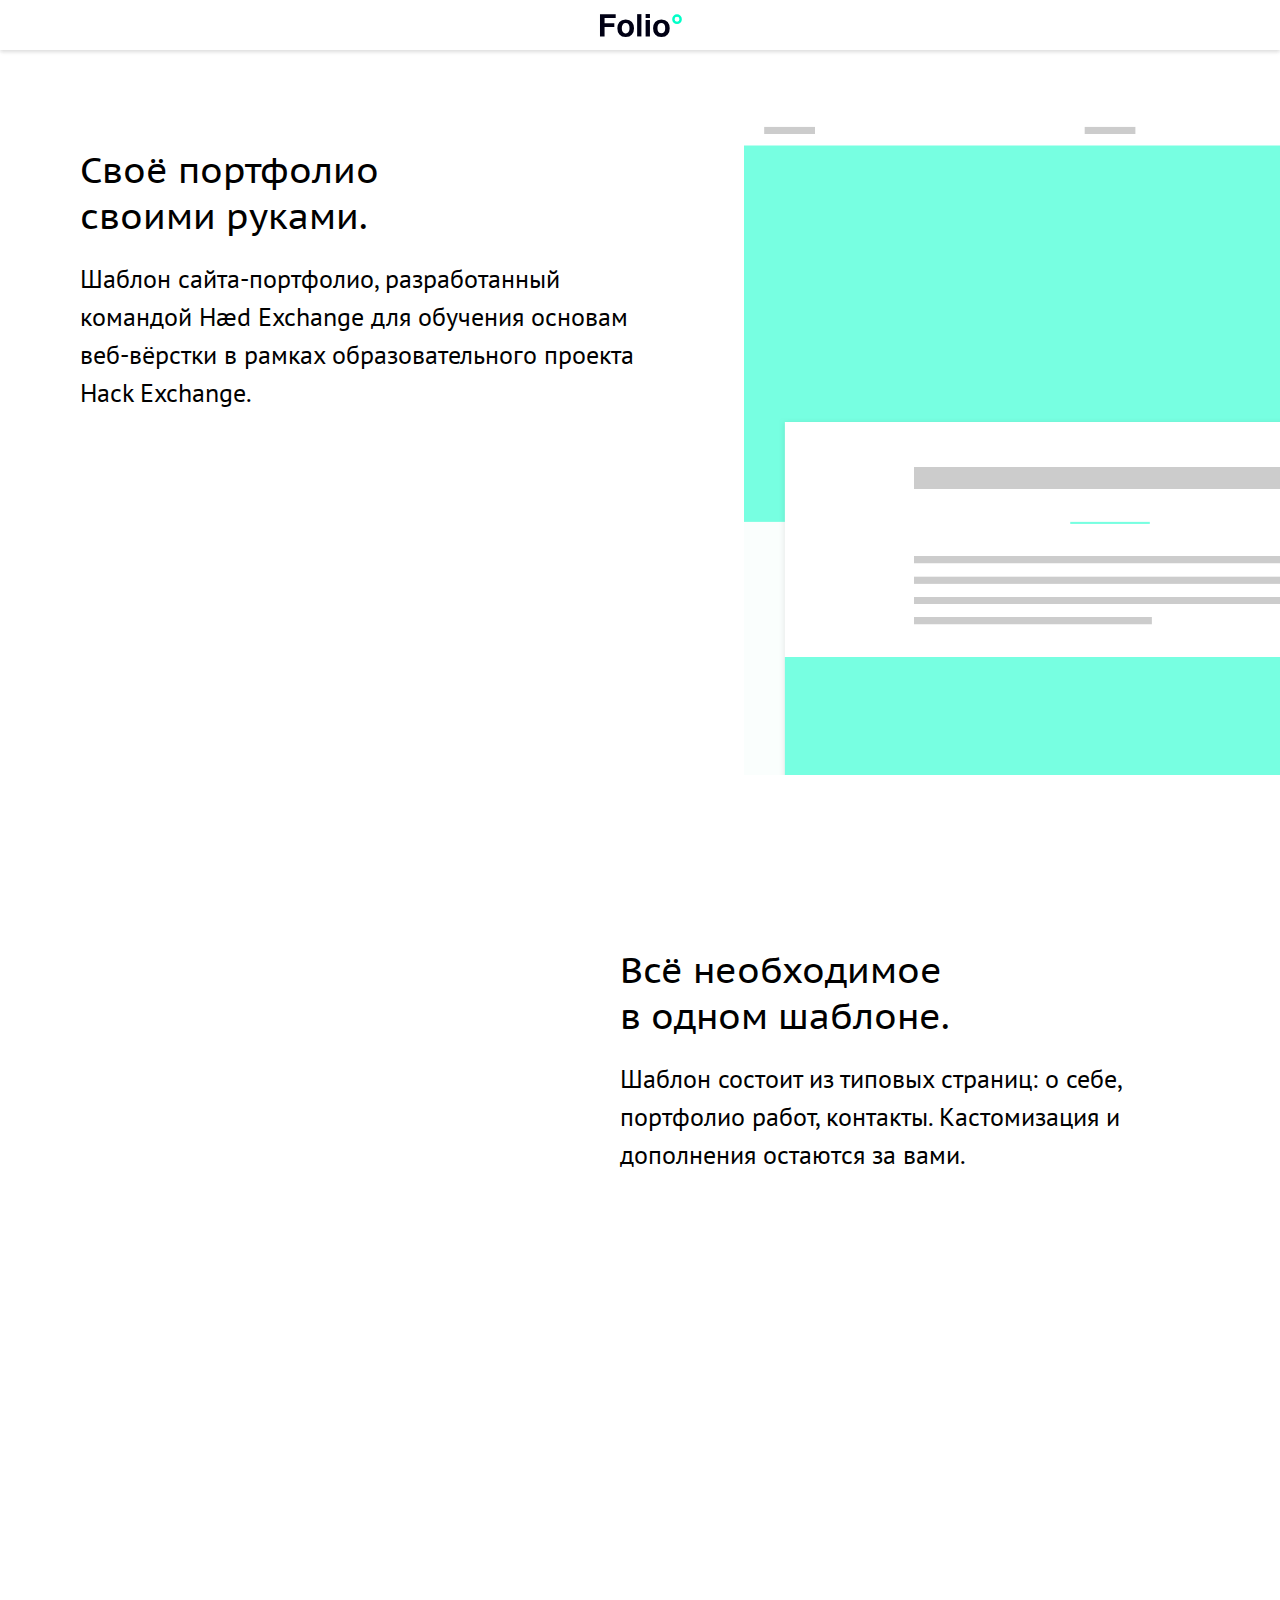
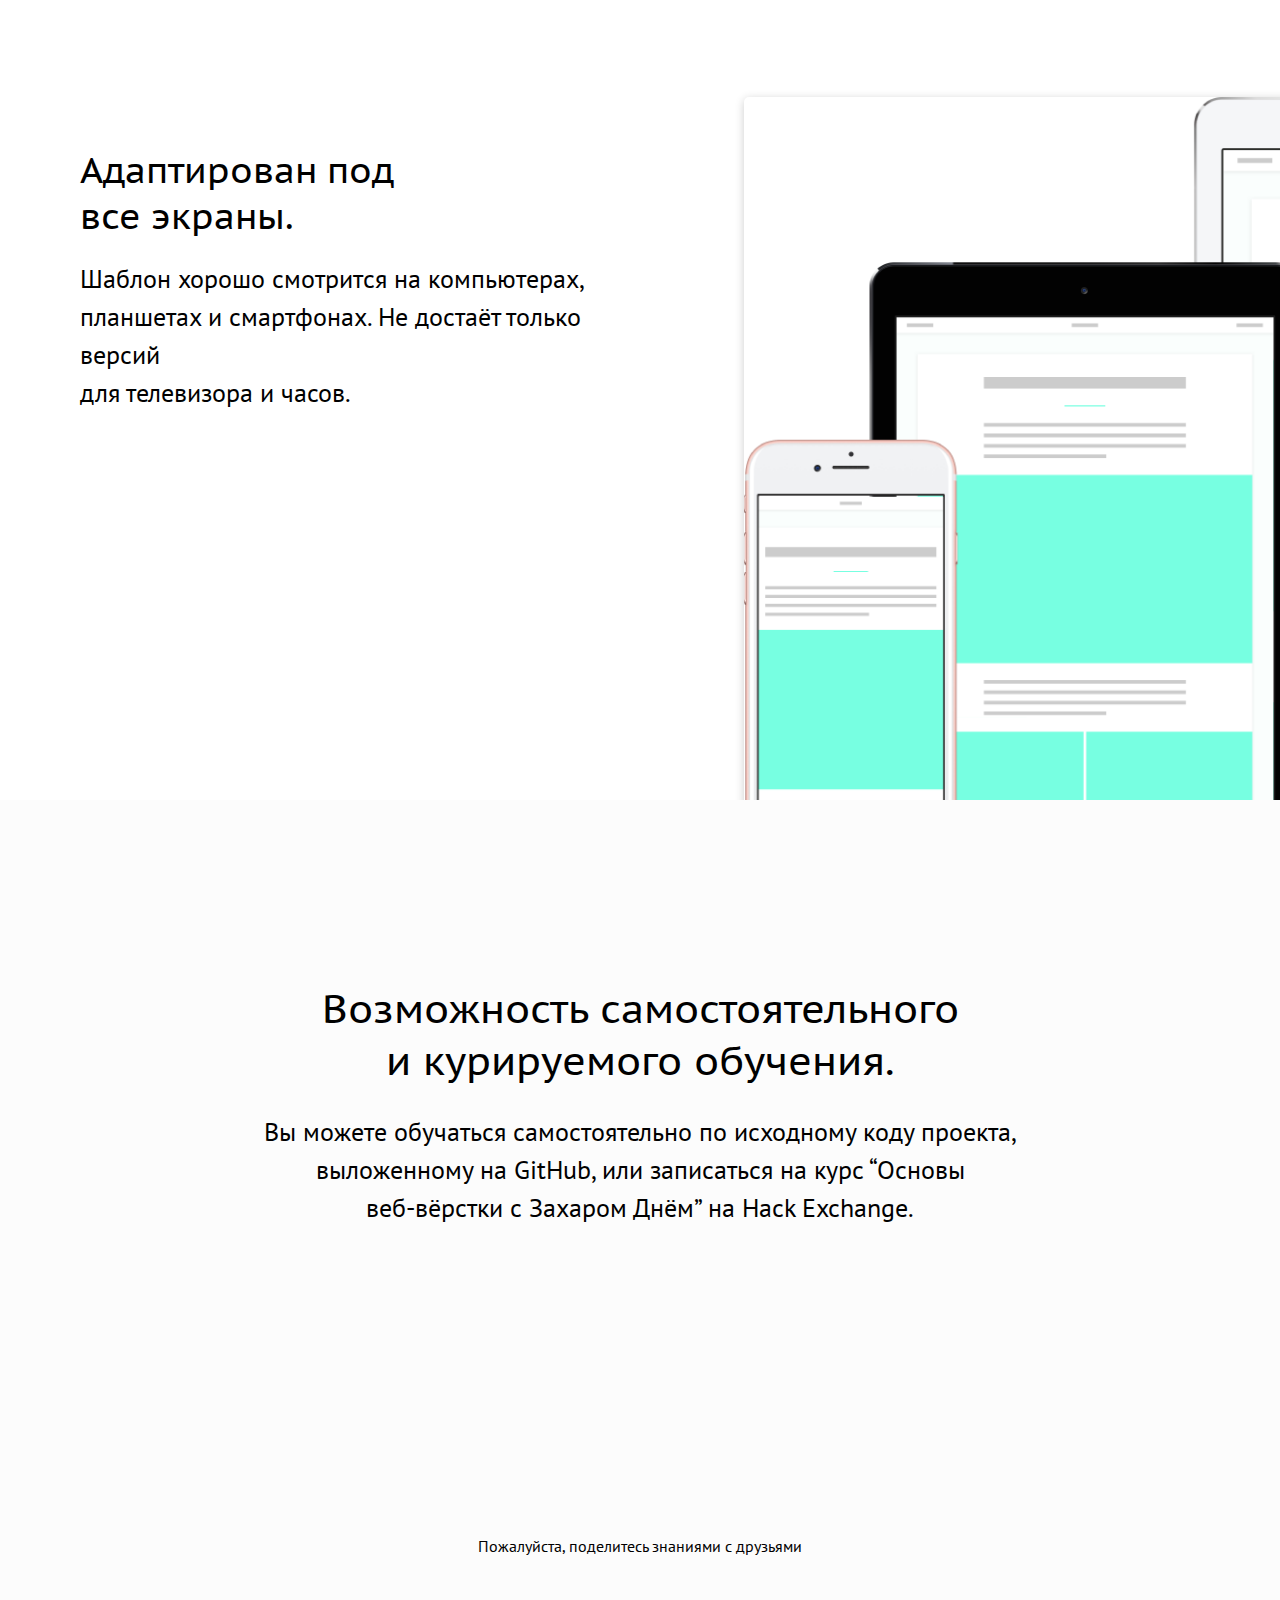
==== KarinaValeeva_M2/index.html @ 38674bd5 "7.12.16" ====
<!DOCTYPE html>
<html>
  <head>
    <meta charset="utf-8">
    <meta name="viewport" content="width=device-width">

    <title>Folio — своё портфолио своими руками</title>

    <meta name="description" content="Шаблон сайта-портфолио, разработанный командой Hæd Exchange для обучения основам веб-вёрстки в рамках образовательного проекта Hack Exchange.">
    <meta name="keywords" content="hack, exchange, html, css, javascript, hse, design">

    <meta property="og:type" content="website">
    <meta property="og:url" content="http://folio.hack.exchange">
    <meta property="og:title" content="Folio — своё портфолио своими руками">
    <meta property="og:description" content="Шаблон сайта-портфолио, разработанный командой Hæd Exchange для обучения основам веб-вёрстки в рамках образовательного проекта Hack Exchange.">
    <meta property="og:image" content="">

    <link rel="icon" type="image/png" href="apple-touch-icon.png">
    <link rel="icon" type="image/png" href="favicon.png">

    <link rel="stylesheet" href="stylesheets/style.css">
    <script src="javascripts/social-likes.min.js"></script>

  </head>

  <body class="landing bg">

    <nav class="menubar">
      <div>
        <a class="logo" href="posts.html"></a>
      </div>
    </nav>

    <section class="landingWrapper">
      <section class="mainSection left">
        <section>
          <h2>Своё портфолио<br>
              своими руками.
          </h2>

          <p>Шаблон сайта-портфолио, разработанный<br>
             командой Hæd Exchange для обучения основам<br>
             веб-вёрстки в рамках образовательного проекта<br>
             Hack Exchange.
          </p>

          <figure></figure>
        </section>

        <figure class="mockup" id="mockup1"></figure>
      </section>

      <section class="mainSection right">
        <section>

          <h2>Всё необходимое<br>
              в одном шаблоне.
          </h2>

          <p>Шаблон состоит из типовых страниц: о себе,<br>
             портфолио работ, контакты. Кастомизация и<br>
             дополнения остаются за вами.
          </p>

          <figure></figure>
        </section>

        <figure class="mockup" id="mockup2"></figure>
      </section>

      <section class="mainSection left">
        <section>
          <h2>Адаптирован под<br>
              все экраны.
          </h2>

          <p>Шаблон хорошо смотрится на компьютерах,<br>
             планшетах и смартфонах. Не достаёт только версий<br>
             для телевизора и часов.
          </p>

          <figure></figure>
        </section>

        <figure class="mockup" id="mockup3"></figure>
      </section>

      <section class="mainSection center">
        <section>
          <h2>Возможность самостоятельного<br>
              и курируемого обучения.
          </h2>

          <p>Вы можете обучаться самостоятельно по исходному коду проекта,<br>
             выложенному на GitHub, или записаться на курс “Основы<br>
             веб-вёрстки с Захаром Днём” на Hack Exchange.
          </p>
          <nav>
            <!-- <a class="btn small white" href="https://github.com/ZakharDay/Wikimedium">Исходный код на GitHub</a>
            <a class="btn large green"href="http://lessons.hack.exchange">Курс на Hack Exchange</a> -->
          </nav>
        </section>

        <footer>
          <p>Пожалуйста, поделитесь знаниями с друзьями</p>

          <div class="social-likes social-likes_single" data-url="http://folio.hack.exchange" data-single-title="Поделиться">
            <div class="facebook" title="Поделиться ссылкой на Фейсбуке">Facebook</div>
            <div class="twitter" title="Поделиться ссылкой в Твиттере">Twitter</div>
            <div class="vkontakte" title="Поделиться ссылкой во Вконтакте">Вконтакте</div>
          </div>
        </footer>

      </section>
    </section>

  </body>
</html>
---- KarinaValeeva_M2/stylesheets/style.css ----
@import 'reset.css';

@import 'https://fonts.googleapis.com/css?family=PT+Sans+Caption:400,700|PT+Sans:400,400i,700,700i&subset=cyrillic';
@import 'social-likes_birman.css';

@import 'layout.css';
@import 'menubar.css';
@import 'share.css';

@import 'indexlanding.css';
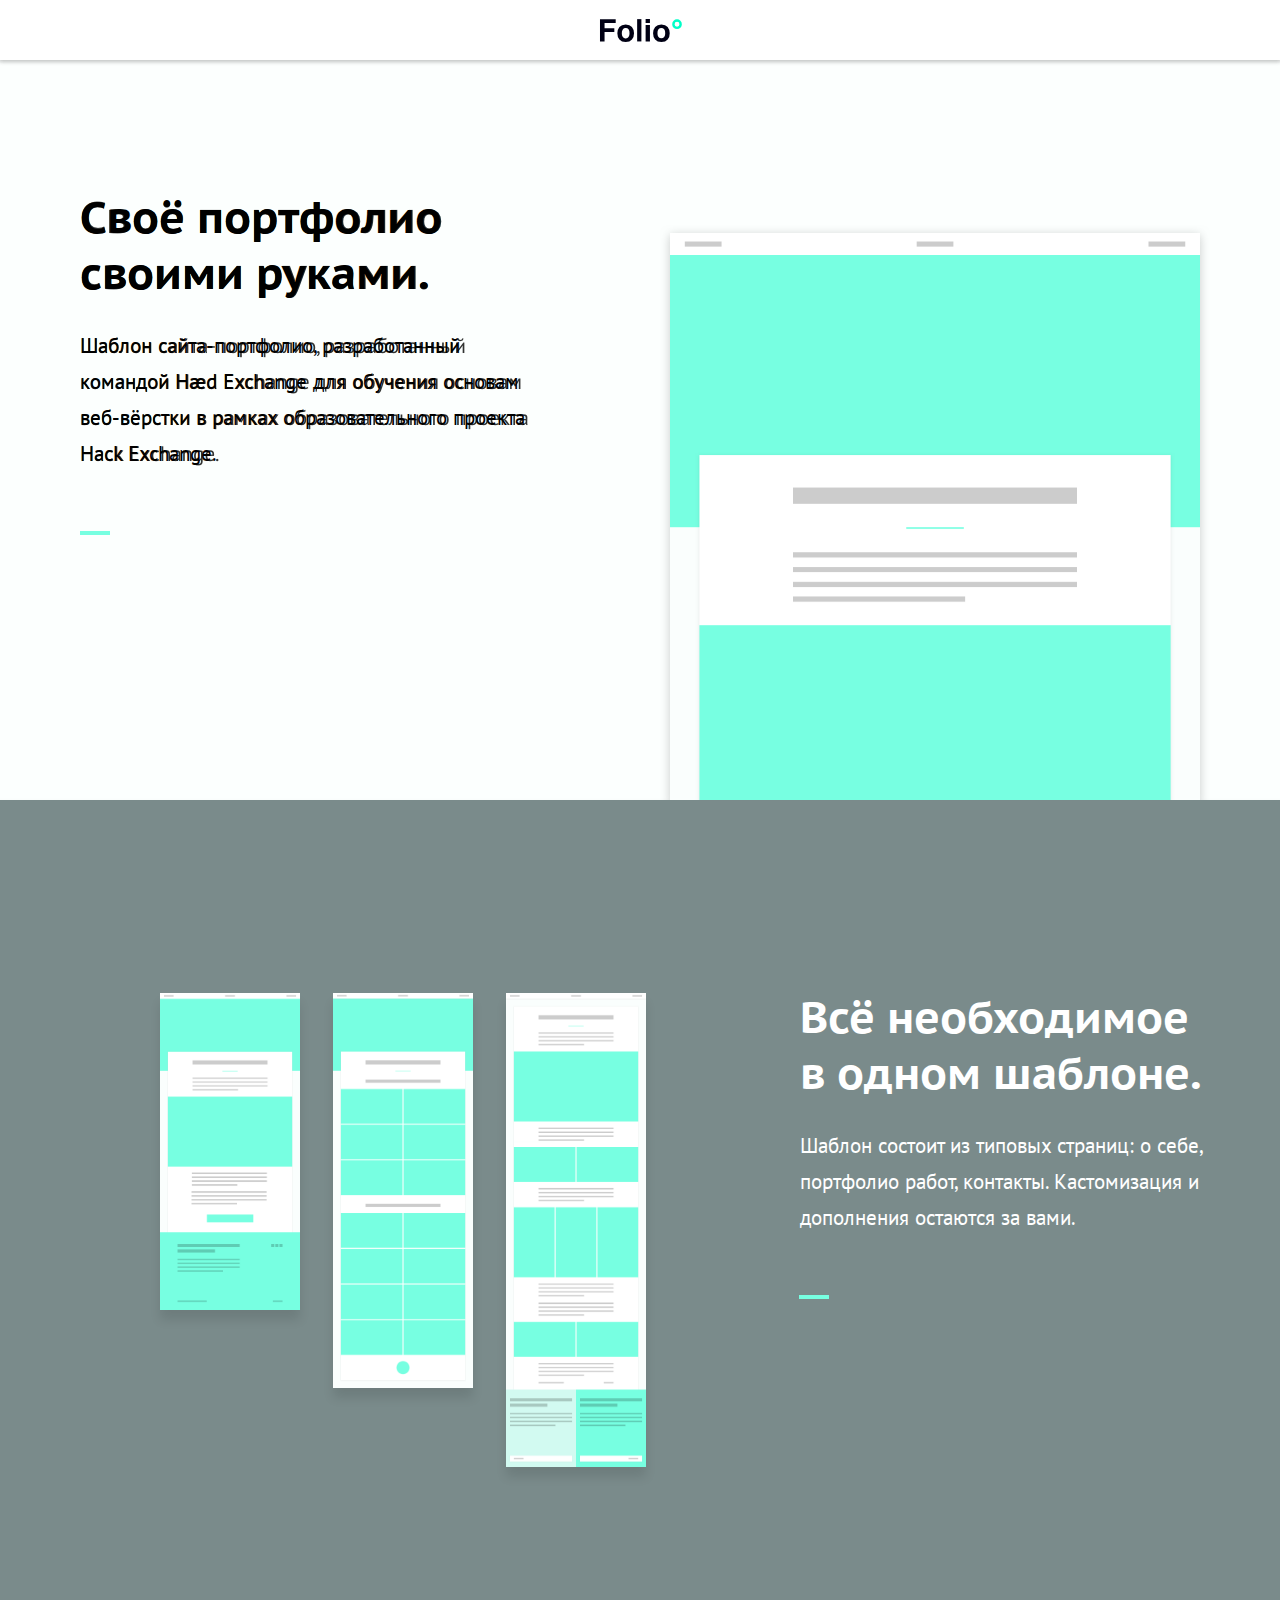
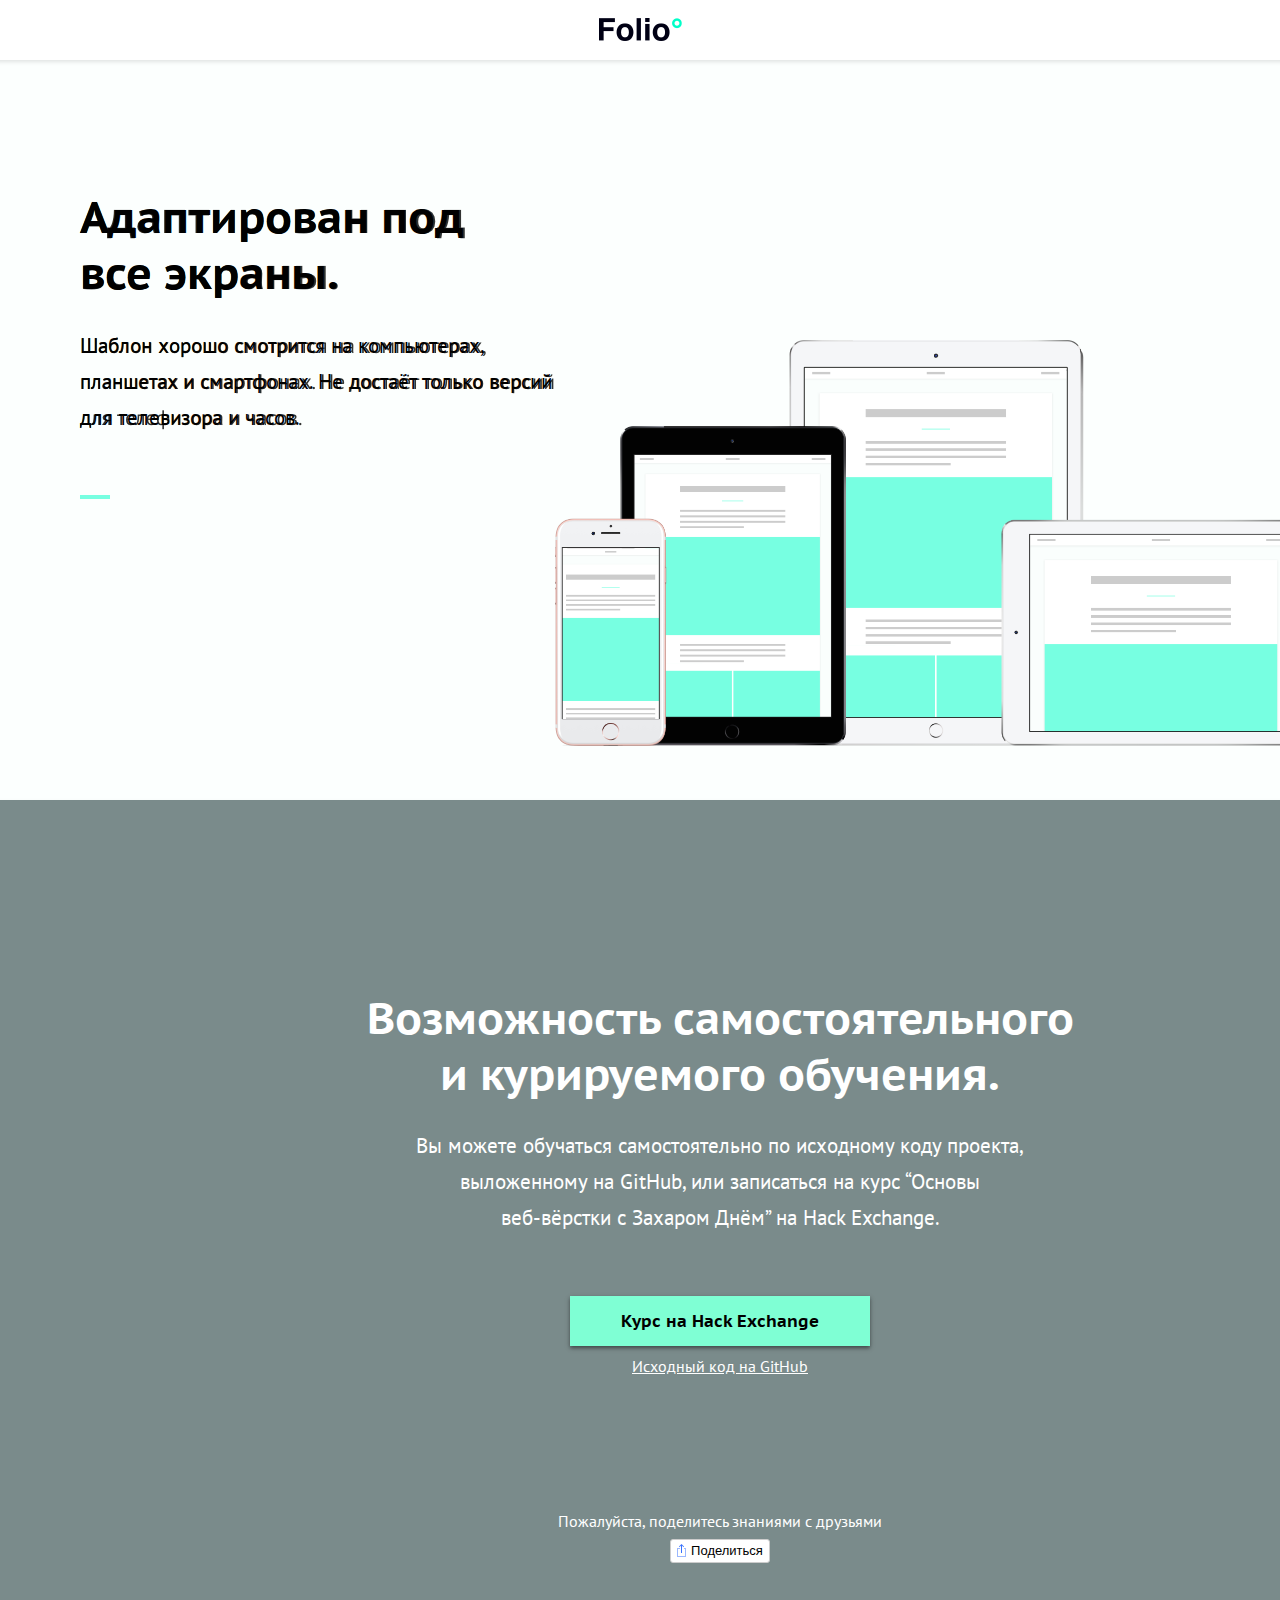
==== commit 8d86104c: "7december" ====
--- a/KarinaValeeva_M2/index.html
+++ b/KarinaValeeva_M2/index.html
@@ -19,6 +19,7 @@
     <link rel="icon" type="image/png" href="favicon.png">
 
     <link rel="stylesheet" href="stylesheets/style.css">
+    <script src="javascripts/jquery-3.1.1.js"></script>
     <script src="javascripts/social-likes.min.js"></script>
 
   </head>
@@ -27,7 +28,7 @@
 
     <nav class="menubar">
       <div>
-        <a class="logo" href="posts.html"></a>
+        <figure class="logo"></figure>
       </div>
     </nav>
 
@@ -40,33 +41,38 @@
 
           <p>Шаблон сайта-портфолио, разработанный<br>
              командой Hæd Exchange для обучения основам<br>
-             веб-вёрстки в рамках образовательного проекта<br>
+             веб-вёрстки в рамках образовательного<br class="compact"> проекта<br class="full">
              Hack Exchange.
           </p>
 
-          <figure></figure>
+          <figure class="polosa"></figure>
         </section>
 
         <figure class="mockup" id="mockup1"></figure>
       </section>
 
-      <section class="mainSection right">
-        <section>
+      <div class="ground">
+        <section class="mainSection right">
+          <section>
+            <h2>
+              Всё необходимое<br>
+              в одном шаблоне.<br>
+            </h2>
 
-          <h2>Всё необходимое<br>
-              в одном шаблоне.
-          </h2>
+            <p>
+              Шаблон состоит из типовых страниц: о себе,<br>
+              портфолио работ, контакты. Кастомизация и<br>
+              дополнения остаются за вами.<br>
+            </p>
+            <figure class="polosa"></figure>
+          </section>
 
-          <p>Шаблон состоит из типовых страниц: о себе,<br>
-             портфолио работ, контакты. Кастомизация и<br>
-             дополнения остаются за вами.
-          </p>
+          <figure class="mockup" id="mockup2_1"></figure>
+          <figure class="mockup" id="mockup2_2"></figure>
+          <figure class="mockup" id="mockup2_3"></figure>
 
-          <figure></figure>
         </section>
-
-        <figure class="mockup" id="mockup2"></figure>
-      </section>
+      </div>
 
       <section class="mainSection left">
         <section>
@@ -79,39 +85,46 @@
              для телевизора и часов.
           </p>
 
-          <figure></figure>
+          <figure class="polosa"></figure>
         </section>
 
         <figure class="mockup" id="mockup3"></figure>
       </section>
 
-      <section class="mainSection center">
-        <section>
-          <h2>Возможность самостоятельного<br>
-              и курируемого обучения.
-          </h2>
+      <div class="ground">
+        <section class="mainSection center">
+          <section>
+            <h2>Возможность самостоятельного<br>
+                и курируемого обучения.
+            </h2>
 
-          <p>Вы можете обучаться самостоятельно по исходному коду проекта,<br>
-             выложенному на GitHub, или записаться на курс “Основы<br>
-             веб-вёрстки с Захаром Днём” на Hack Exchange.
-          </p>
-          <nav>
-            <!-- <a class="btn small white" href="https://github.com/ZakharDay/Wikimedium">Исходный код на GitHub</a>
-            <a class="btn large green"href="http://lessons.hack.exchange">Курс на Hack Exchange</a> -->
-          </nav>
+            <p>Вы можете обучаться самостоятельно по исходному коду проекта,<br>
+               выложенному на GitHub, или записаться на курс “Основы<br>
+               веб-вёрстки с Захаром Днём” на Hack Exchange.
+            </p>
+
+
+            <nav>
+              <div class="knopka">
+                <a class="btn large blue"href="http://lessons.hack.exchange">Курс на Hack Exchange</a>
+              </div>
+              <a class="small" href="https://github.com/ZakharDay/Wikimedium">Исходный код на GitHub</a>
+            </nav>
+
+          </section>
+
+          <footer>
+            <p>Пожалуйста, поделитесь знаниями с друзьями</p>
+
+            <div class="social-likes social-likes_single" data-url="http://folio.hack.exchange" data-single-title="Поделиться">
+              <div class="facebook" title="Поделиться ссылкой на Фейсбуке">Facebook</div>
+              <div class="twitter" title="Поделиться ссылкой в Твиттере">Twitter</div>
+              <div class="vkontakte" title="Поделиться ссылкой во Вконтакте">Вконтакте</div>
+            </div>
+          </footer>
         </section>
+      </div>
 
-        <footer>
-          <p>Пожалуйста, поделитесь знаниями с друзьями</p>
-
-          <div class="social-likes social-likes_single" data-url="http://folio.hack.exchange" data-single-title="Поделиться">
-            <div class="facebook" title="Поделиться ссылкой на Фейсбуке">Facebook</div>
-            <div class="twitter" title="Поделиться ссылкой в Твиттере">Twitter</div>
-            <div class="vkontakte" title="Поделиться ссылкой во Вконтакте">Вконтакте</div>
-          </div>
-        </footer>
-
-      </section>
     </section>
 
   </body>
--- a/KarinaValeeva_M2/stylesheets/style.css
+++ b/KarinaValeeva_M2/stylesheets/style.css
@@ -1,5 +1,4 @@
 @import 'reset.css';
-
 @import 'https://fonts.googleapis.com/css?family=PT+Sans+Caption:400,700|PT+Sans:400,400i,700,700i&subset=cyrillic';
 @import 'social-likes_birman.css';
 
@@ -7,4 +6,6 @@
 @import 'menubar.css';
 @import 'share.css';
 
+@import 'ui.css';
+
 @import 'indexlanding.css';
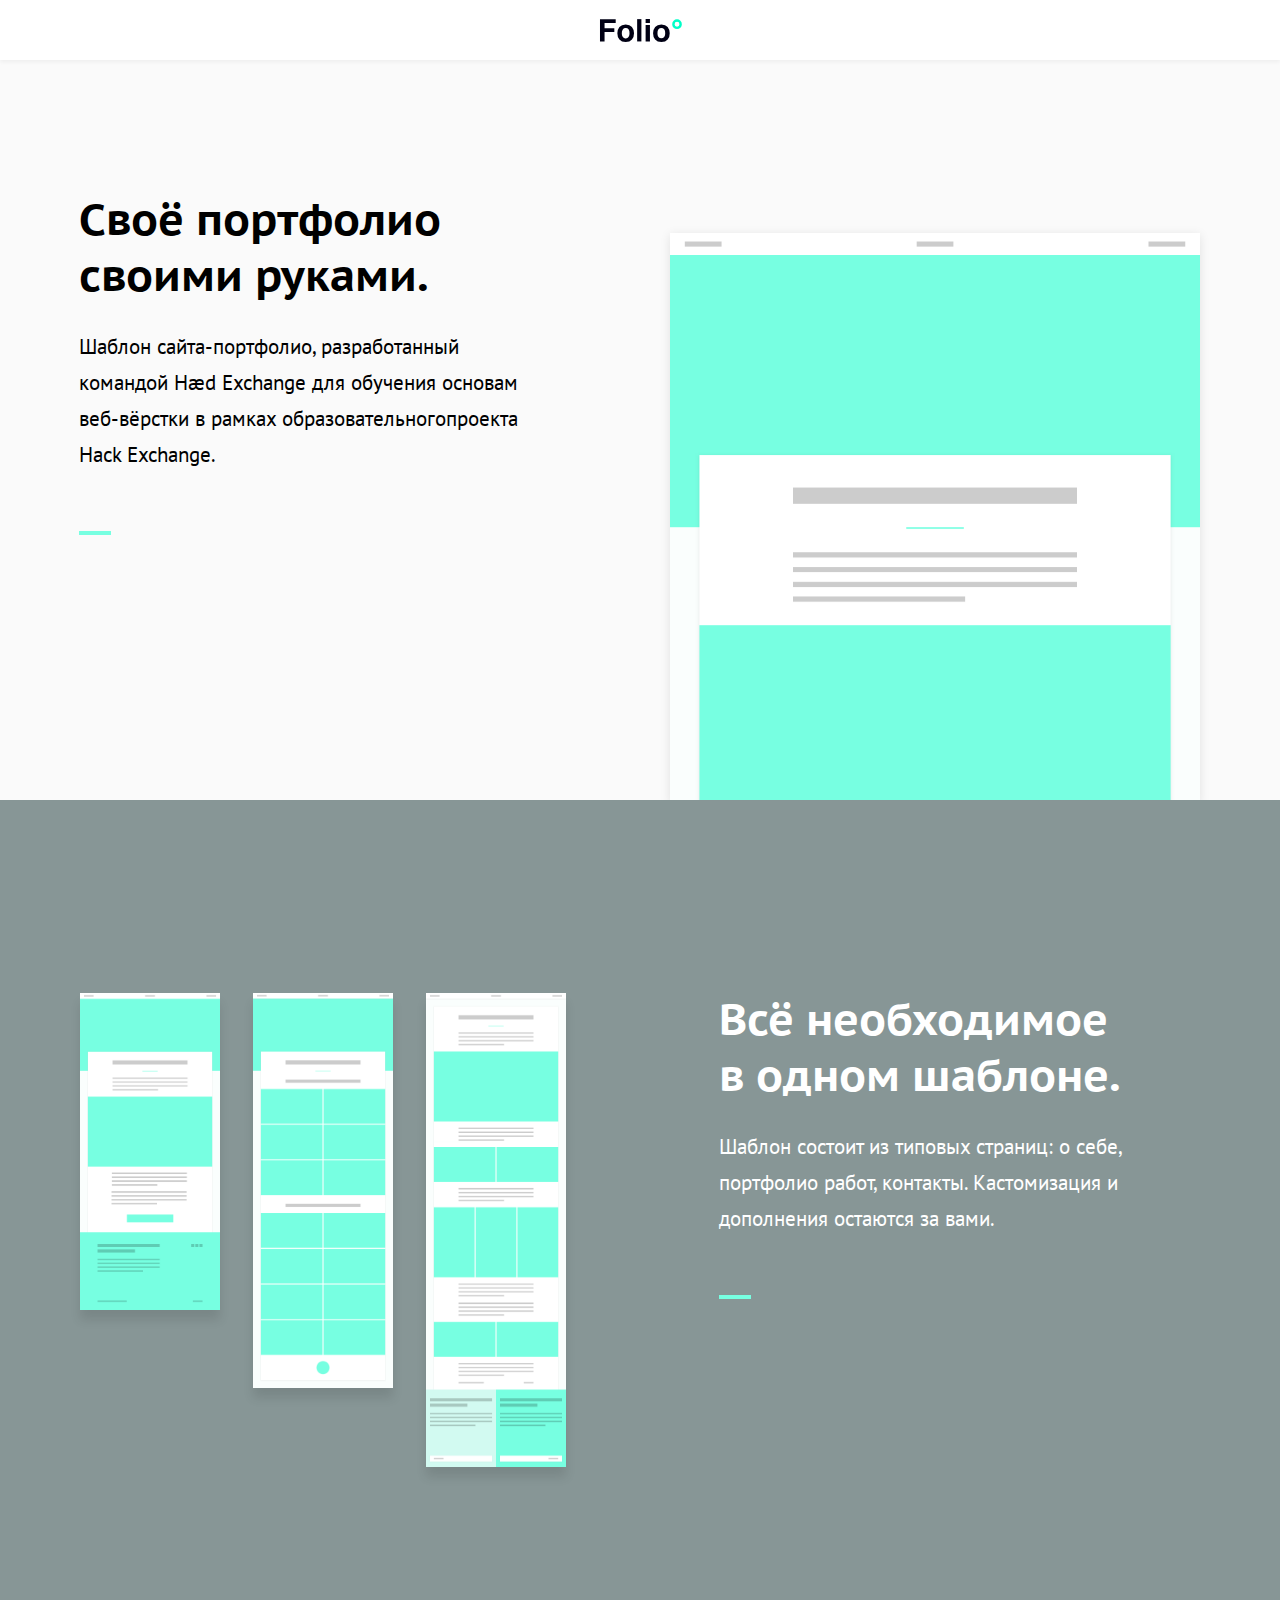
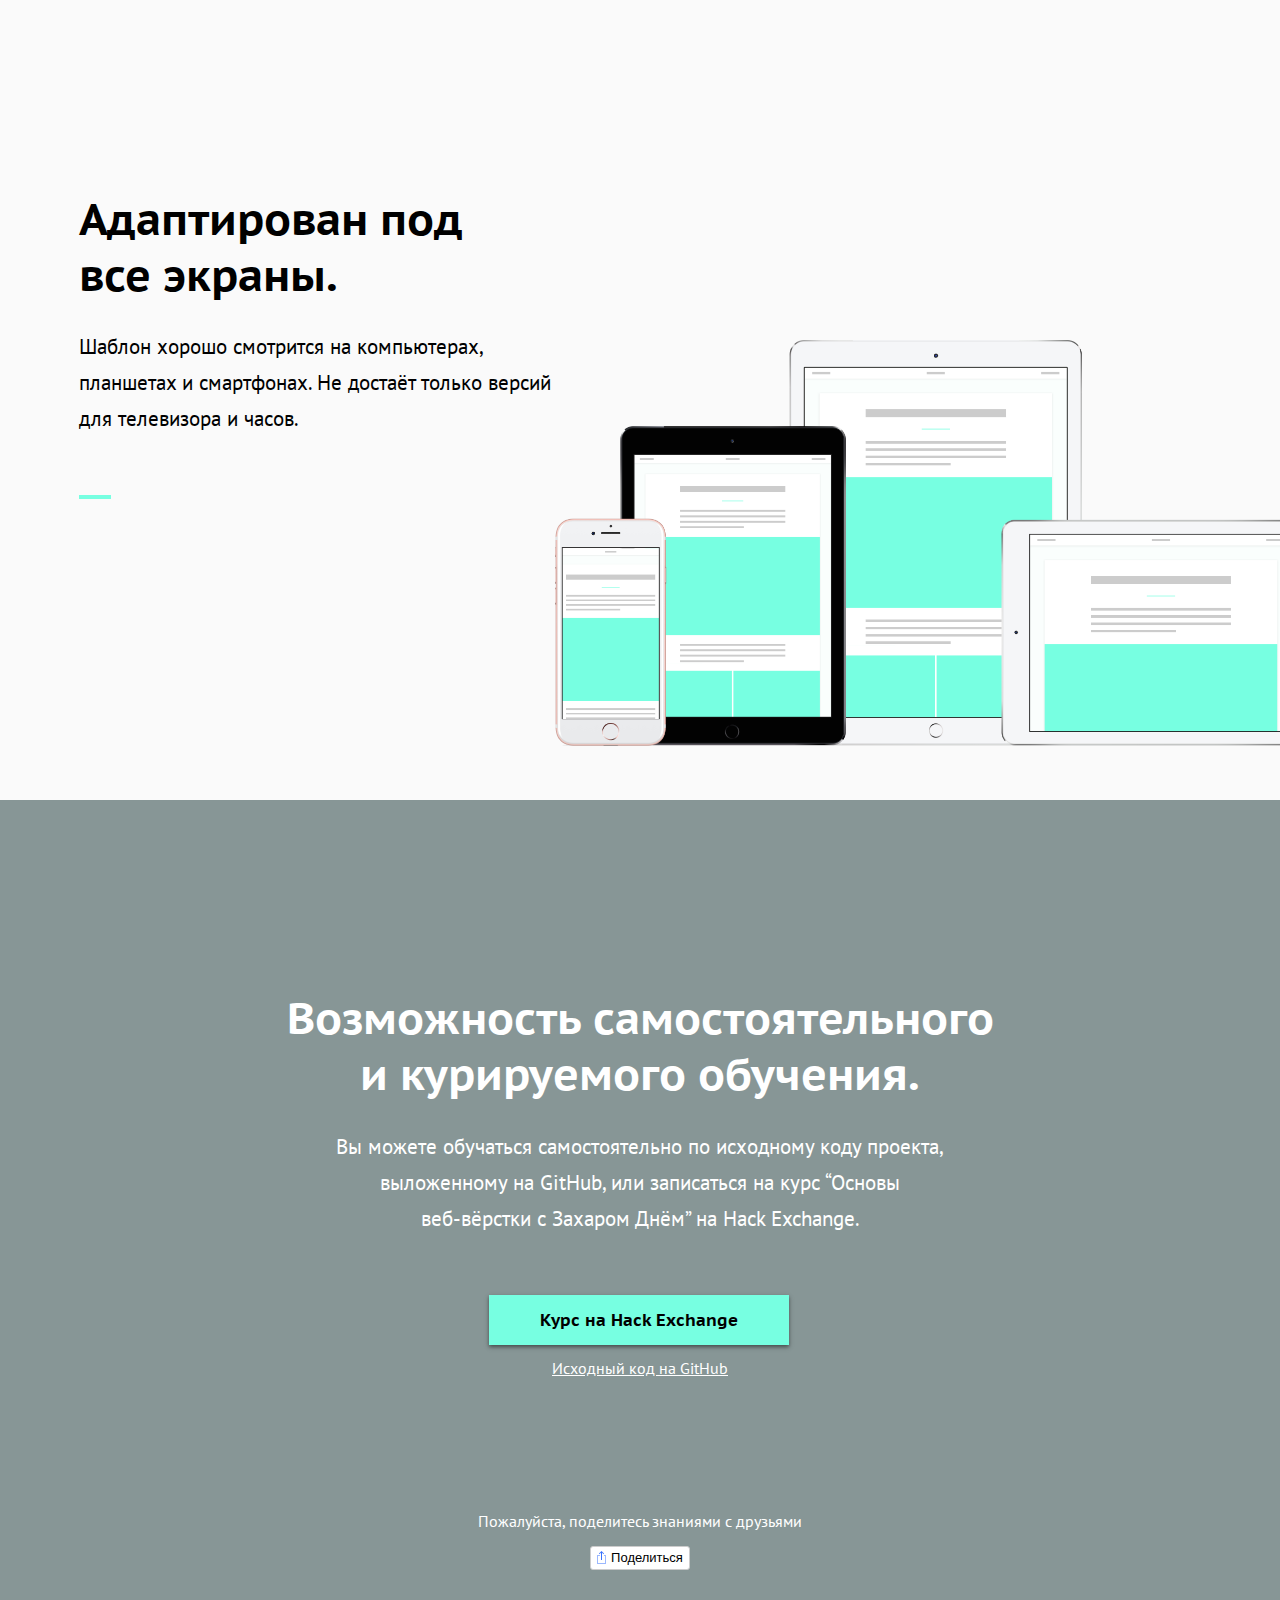
==== commit ec1bf7bf: "Закончила верстку медиазапросов, добавила увеличенные в два раза картинки для ретина дисплеев, добав" ====
--- a/KarinaValeeva_M2/index.html
+++ b/KarinaValeeva_M2/index.html
@@ -24,7 +24,7 @@
 
   </head>
 
-  <body class="landing bg">
+  <body class="landing">
 
     <nav class="menubar">
       <div>
@@ -35,95 +35,100 @@
     <section class="landingWrapper">
       <section class="mainSection left">
         <section>
-          <h2>Своё портфолио<br>
-              своими руками.
+          <h2>
+            Своё портфолио<br>
+            своими руками.
           </h2>
 
-          <p>Шаблон сайта-портфолио, разработанный<br>
-             командой Hæd Exchange для обучения основам<br>
-             веб-вёрстки в рамках образовательного<br class="compact"> проекта<br class="full">
-             Hack Exchange.
+          <p>
+            Шаблон сайта-портфолио, разработанный<br>
+            командой Hæd Exchange для обучения основам<br>
+            веб-вёрстки в рамках образовательного<br class="compact">проекта<br class="full">
+            Hack Exchange.
           </p>
 
-          <figure class="polosa"></figure>
+          <figure></figure>
         </section>
 
         <figure class="mockup" id="mockup1"></figure>
       </section>
 
-      <div class="ground">
-        <section class="mainSection right">
-          <section>
-            <h2>
-              Всё необходимое<br>
-              в одном шаблоне.<br>
-            </h2>
 
-            <p>
-              Шаблон состоит из типовых страниц: о себе,<br>
-              портфолио работ, контакты. Кастомизация и<br>
-              дополнения остаются за вами.<br>
-            </p>
-            <figure class="polosa"></figure>
-          </section>
+      <section class="mainSection right">
+        <section>
+          <h2>
+            Всё необходимое<br>
+            в одном шаблоне.<br>
+          </h2>
 
-          <figure class="mockup" id="mockup2_1"></figure>
-          <figure class="mockup" id="mockup2_2"></figure>
-          <figure class="mockup" id="mockup2_3"></figure>
+          <p>
+            Шаблон состоит из типовых страниц: о себе,<br>
+            портфолио работ, контакты. Кастомизация и<br>
+            дополнения остаются за вами.<br>
+          </p>
+          <figure></figure>
+        </section>
 
-        </section>
-      </div>
+        <figure class="mockup" id="mockup2_1"></figure>
+        <figure class="mockup" id="mockup2_2"></figure>
+        <figure class="mockup" id="mockup2_3"></figure>
+
+      </section>
 
       <section class="mainSection left">
         <section>
-          <h2>Адаптирован под<br>
-              все экраны.
+          <h2>
+            Адаптирован под<br>
+            все экраны.
           </h2>
 
-          <p>Шаблон хорошо смотрится на компьютерах,<br>
-             планшетах и смартфонах. Не достаёт только версий<br>
-             для телевизора и часов.
+          <p>
+            Шаблон хорошо смотрится на компьютерах,<br>
+            планшетах и смартфонах. Не достаёт только <br class="compact">версий<br class="full">
+            для телевизора и часов.
           </p>
 
-          <figure class="polosa"></figure>
+          <figure></figure>
         </section>
 
         <figure class="mockup" id="mockup3"></figure>
       </section>
 
-      <div class="ground">
-        <section class="mainSection center">
-          <section>
-            <h2>Возможность самостоятельного<br>
-                и курируемого обучения.
-            </h2>
 
-            <p>Вы можете обучаться самостоятельно по исходному коду проекта,<br>
-               выложенному на GitHub, или записаться на курс “Основы<br>
-               веб-вёрстки с Захаром Днём” на Hack Exchange.
-            </p>
+      <section class="mainSection center">
+        <section>
+          <h2>
+            Возможность самостоятельного<br>
+            и курируемого обучения.
+          </h2>
+
+          <p>
+            Вы можете обучаться самостоятельно по исходному коду проекта,<br>
+            выложенному на GitHub, или записаться на курс “Основы<br>
+            веб-вёрстки с Захаром Днём” на Hack Exchange.
+          </p>
 
 
-            <nav>
-              <div class="knopka">
-                <a class="btn large blue"href="http://lessons.hack.exchange">Курс на Hack Exchange</a>
-              </div>
-              <a class="small" href="https://github.com/ZakharDay/Wikimedium">Исходный код на GitHub</a>
-            </nav>
+          <nav>
+            <div class="knopka">
+              <a class="blue"href="http://lessons.hack.exchange">Курс на Hack Exchange</a>
+            </div>
+            <a class="small" href="https://github.com/ZakharDay/Wikimedium">Исходный код на GitHub</a>
+          </nav>
 
-          </section>
+        </section>
 
-          <footer>
-            <p>Пожалуйста, поделитесь знаниями с друзьями</p>
+        <footer>
+          <p>Пожалуйста, поделитесь знаниями с друзьями</p>
 
-            <div class="social-likes social-likes_single" data-url="http://folio.hack.exchange" data-single-title="Поделиться">
-              <div class="facebook" title="Поделиться ссылкой на Фейсбуке">Facebook</div>
-              <div class="twitter" title="Поделиться ссылкой в Твиттере">Twitter</div>
-              <div class="vkontakte" title="Поделиться ссылкой во Вконтакте">Вконтакте</div>
-            </div>
-          </footer>
-        </section>
-      </div>
+          <div class="social-likes social-likes_single" data-url="http://folio.hack.exchange" data-single-title="Поделиться">
+            <div class="facebook" title="Поделиться ссылкой на Фейсбуке">Facebook</div>
+            <div class="twitter" title="Поделиться ссылкой в Твиттере">Twitter</div>
+            <div class="vkontakte" title="Поделиться ссылкой во Вконтакте">Вконтакте</div>
+          </div>
+        </footer>
+
+      </section>
 
     </section>
 
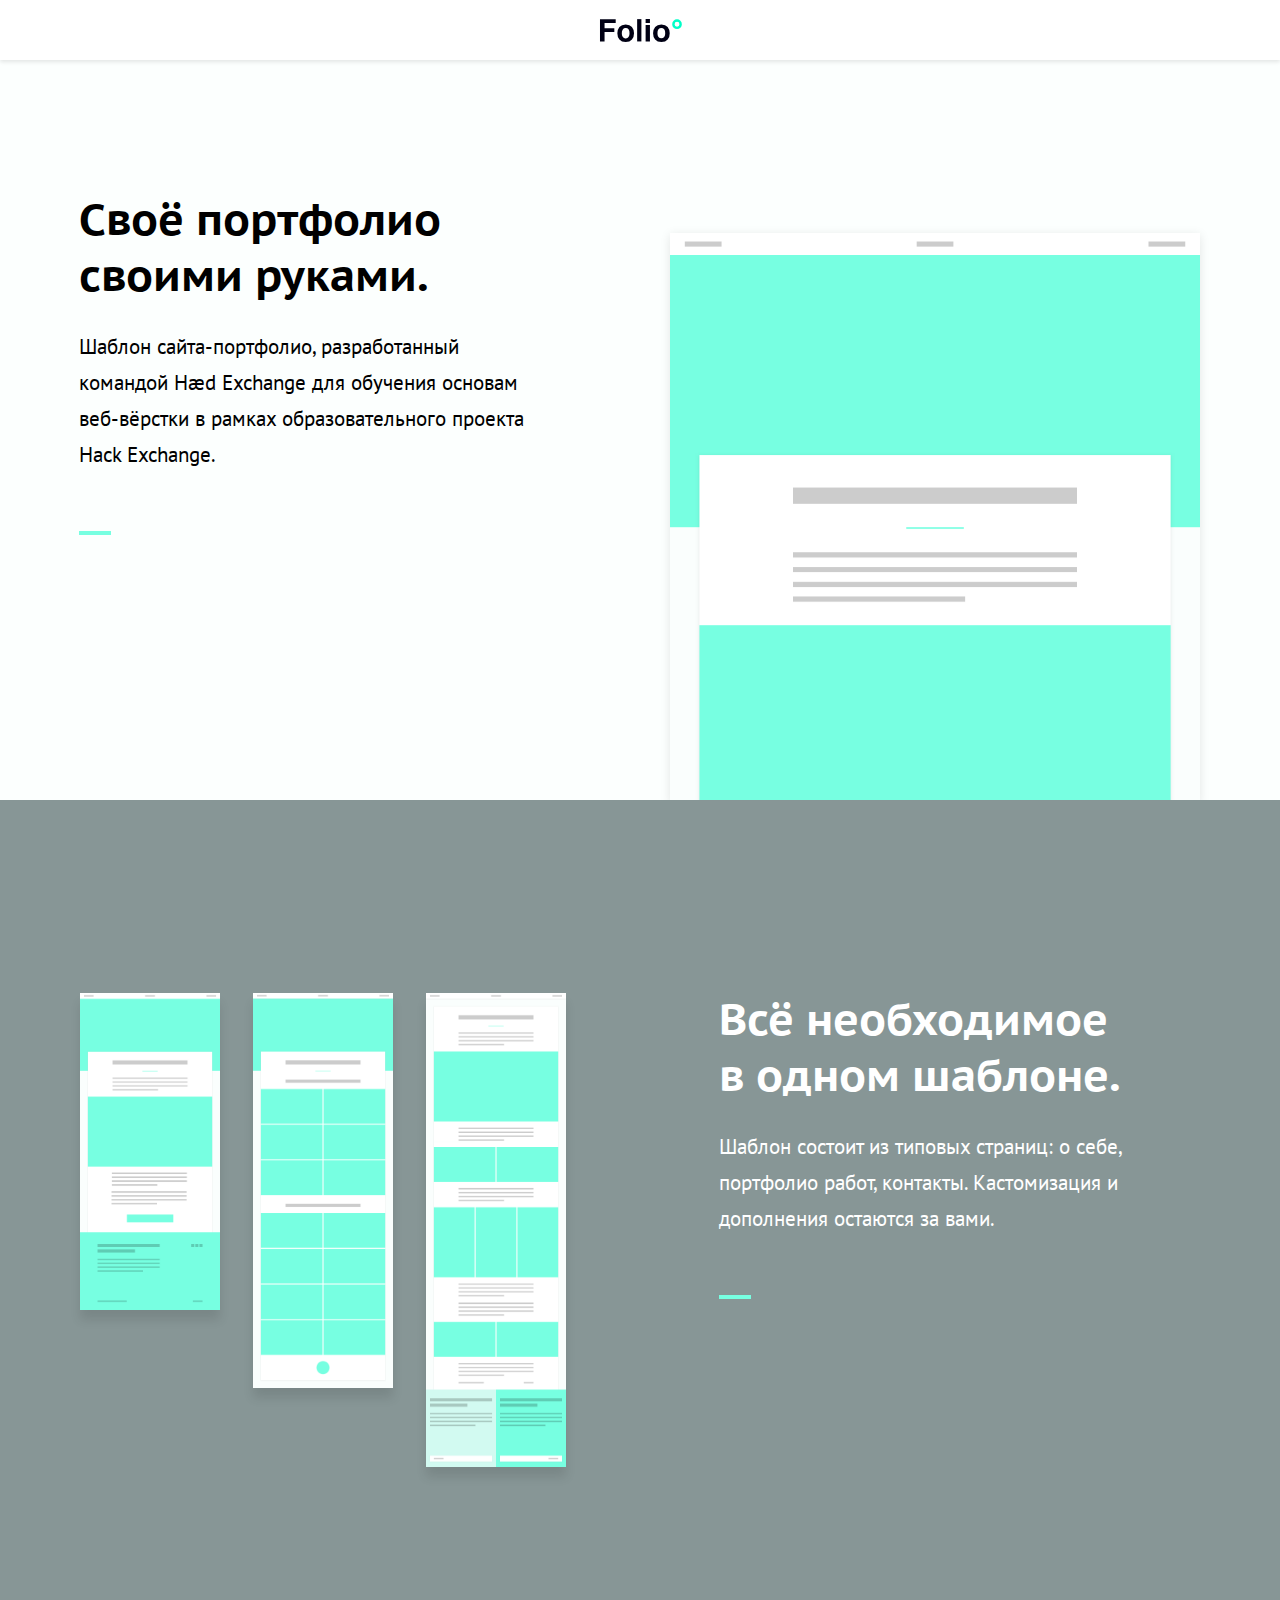
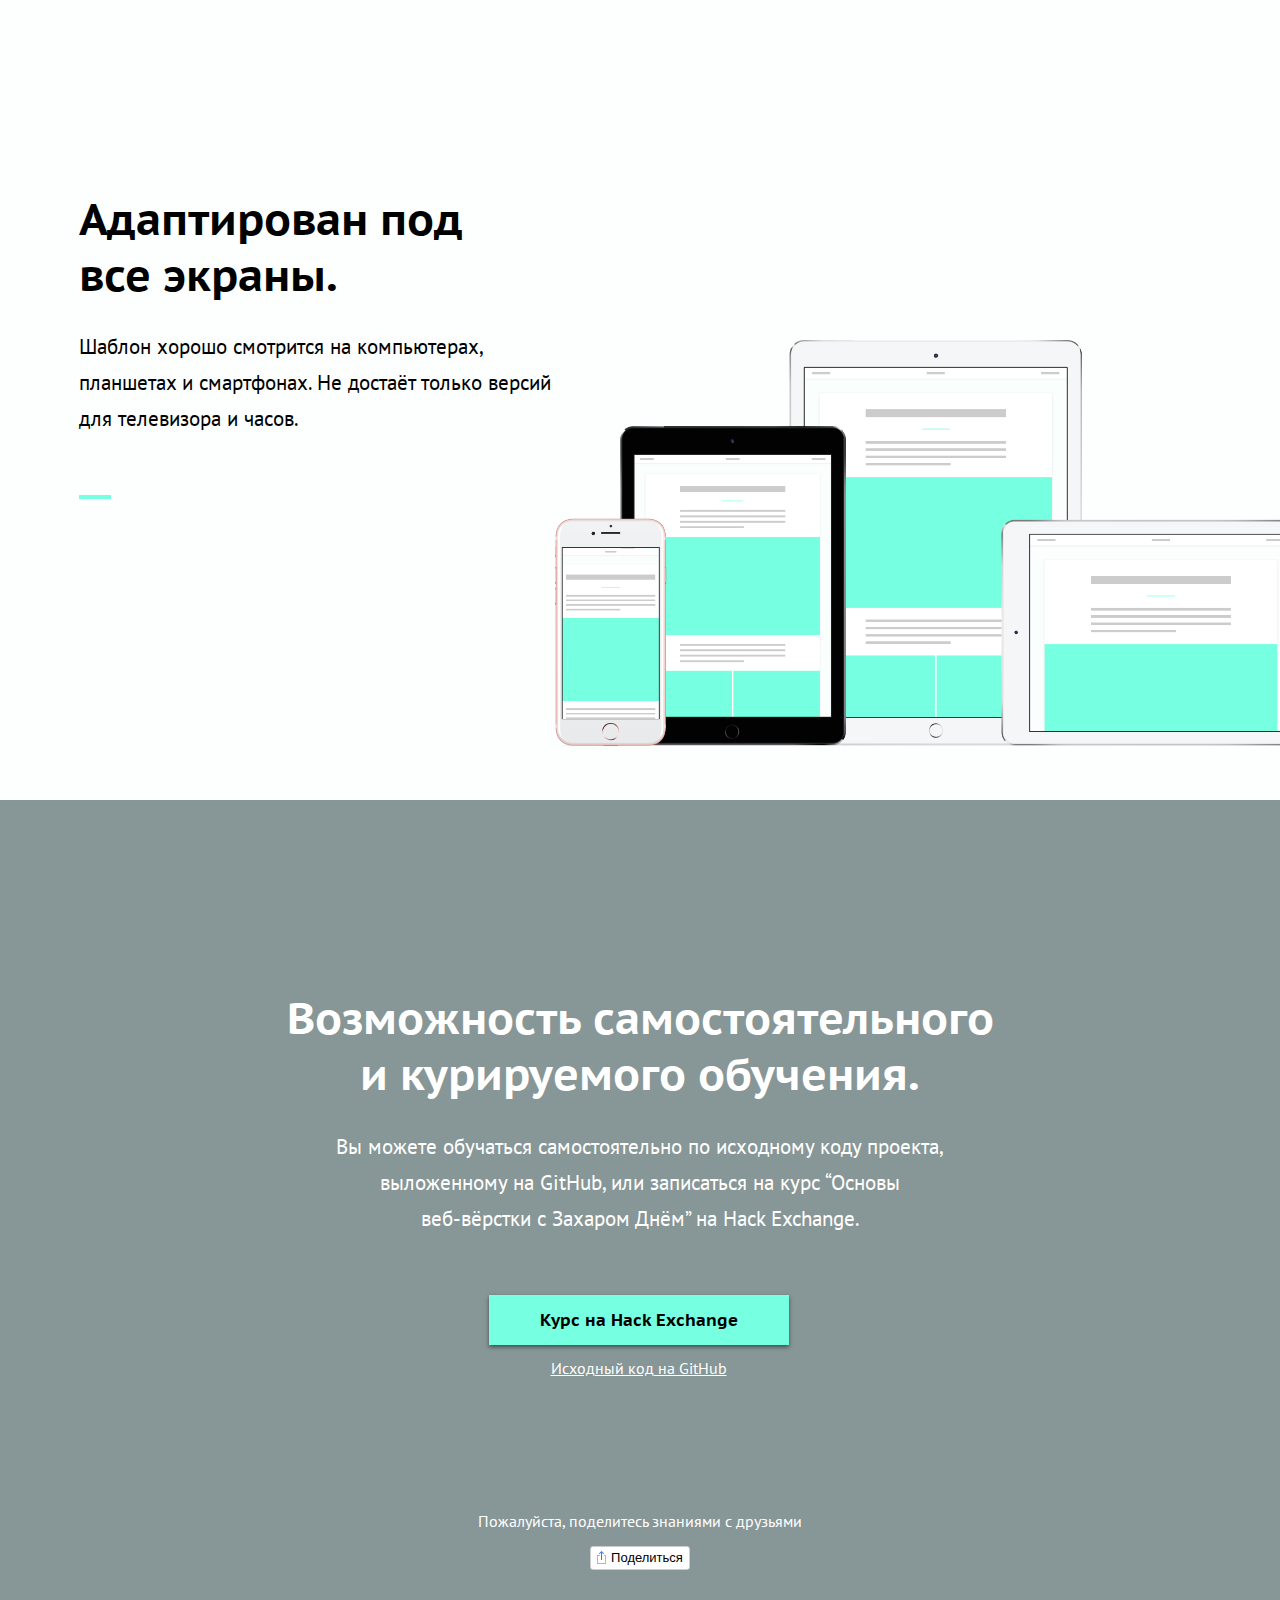
==== commit 350dbae4: "добавила автопрефиксы, внесла последние поправки" ====
--- a/KarinaValeeva_M2/index.html
+++ b/KarinaValeeva_M2/index.html
@@ -13,7 +13,7 @@
     <meta property="og:url" content="http://folio.hack.exchange">
     <meta property="og:title" content="Folio — своё портфолио своими руками">
     <meta property="og:description" content="Шаблон сайта-портфолио, разработанный командой Hæd Exchange для обучения основам веб-вёрстки в рамках образовательного проекта Hack Exchange.">
-    <meta property="og:image" content="">
+    <meta property="og:image" content="https:/img/share.png">
 
     <link rel="icon" type="image/png" href="apple-touch-icon.png">
     <link rel="icon" type="image/png" href="favicon.png">
@@ -24,7 +24,7 @@
 
   </head>
 
-  <body class="landing">
+  <body class="landing bg">
 
     <nav class="menubar">
       <div>
@@ -43,7 +43,8 @@
           <p>
             Шаблон сайта-портфолио, разработанный<br>
             командой Hæd Exchange для обучения основам<br>
-            веб-вёрстки в рамках образовательного<br class="compact">проекта<br class="full">
+            веб-вёрстки в рамках образовательного<br class="compact">
+            проекта<br class="full">
             Hack Exchange.
           </p>
 
@@ -84,7 +85,8 @@
 
           <p>
             Шаблон хорошо смотрится на компьютерах,<br>
-            планшетах и смартфонах. Не достаёт только <br class="compact">версий<br class="full">
+            планшетах и смартфонах. Не достаёт только <br class="compact">
+            версий<br class="full">
             для телевизора и часов.
           </p>
 
@@ -108,14 +110,10 @@
             веб-вёрстки с Захаром Днём” на Hack Exchange.
           </p>
 
-
-          <nav>
-            <div class="knopka">
-              <a class="blue"href="http://lessons.hack.exchange">Курс на Hack Exchange</a>
+            <div class="knopki">
+              <a class="btn blue"href="http://lessons.hack.exchange" target="_blank">Курс на Hack Exchange</a>
+              <a class="btn line" href="https://github.com/KarinaValeeva/HSEDC2016-Folio-KarinaValeeva" target="_blank">Исходный код на GitHub</a>
             </div>
-            <a class="small" href="https://github.com/ZakharDay/Wikimedium">Исходный код на GitHub</a>
-          </nav>
-
         </section>
 
         <footer>
--- a/KarinaValeeva_M2/stylesheets/style.css
+++ b/KarinaValeeva_M2/stylesheets/style.css
@@ -1,11 +1,9 @@
 @import 'reset.css';
+
 @import 'https://fonts.googleapis.com/css?family=PT+Sans+Caption:400,700|PT+Sans:400,400i,700,700i&subset=cyrillic';
+
 @import 'social-likes_birman.css';
 
-@import 'layout.css';
 @import 'menubar.css';
-@import 'share.css';
-
 @import 'ui.css';
-
 @import 'indexlanding.css';
